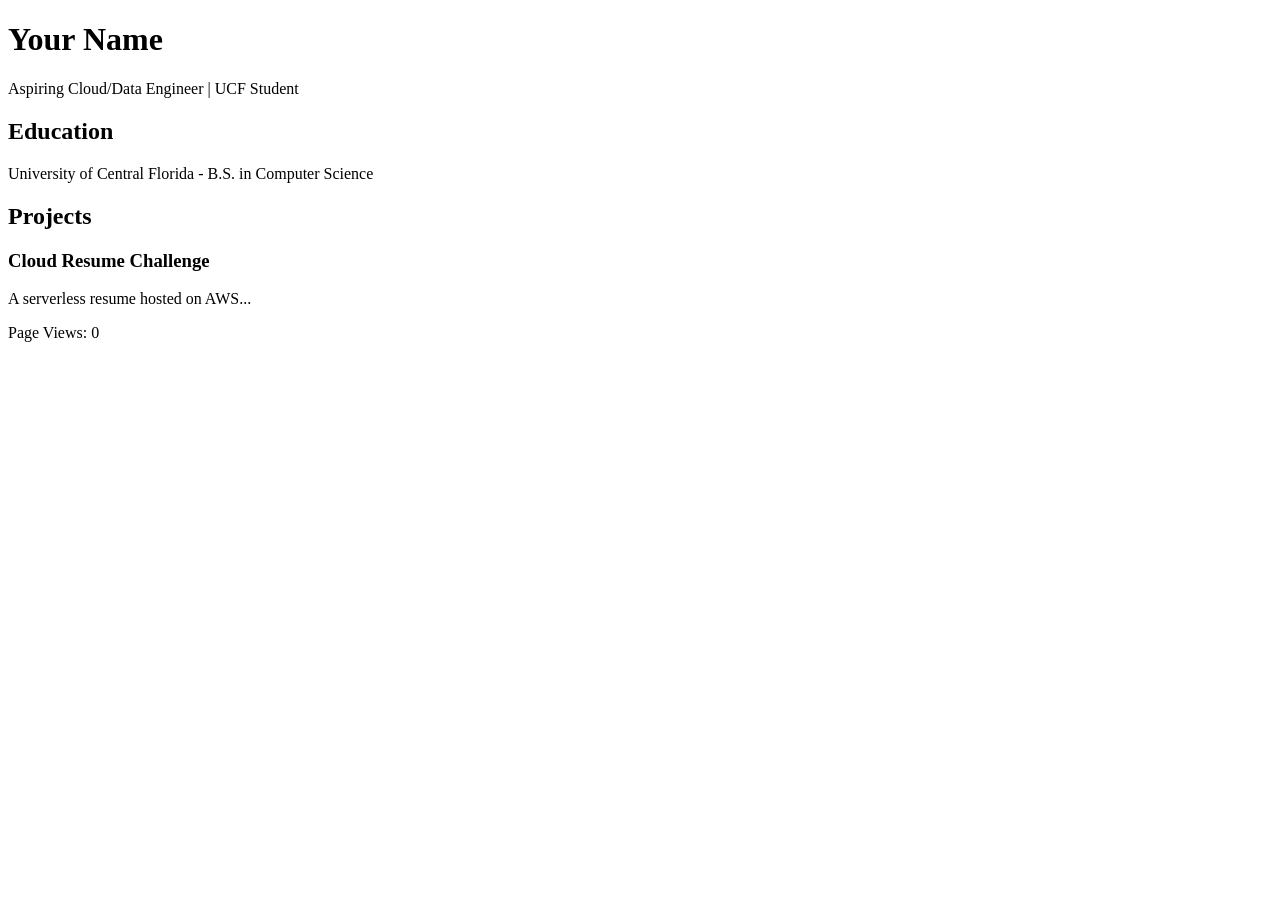
==== website/index.html @ caac83b1 "Add initial HTML structure" ====
<!DOCTYPE html>
<html lang="en">
<head>
    <meta charset="UTF-8">
    <meta name="viewport" content="width=device-width, initial-scale=1.0">
    <title>Your Name - Resume</title>
    <link rel="stylesheet" href="style.css">
</head>
<body>
    <header>
        <h1>Your Name</h1>
        <p>Aspiring Cloud/Data Engineer | UCF Student</p>
    </header>

    <section id="education">
        <h2>Education</h2>
        <p>University of Central Florida - B.S. in Computer Science</p>
    </section>

    <section id="projects">
        <h2>Projects</h2>
        <h3>Cloud Resume Challenge</h3>
        <p>A serverless resume hosted on AWS...</p>
    </section>

    <footer>
        <p>Page Views: <span id="counter">0</span></p>
    </footer>
</body>
</html>
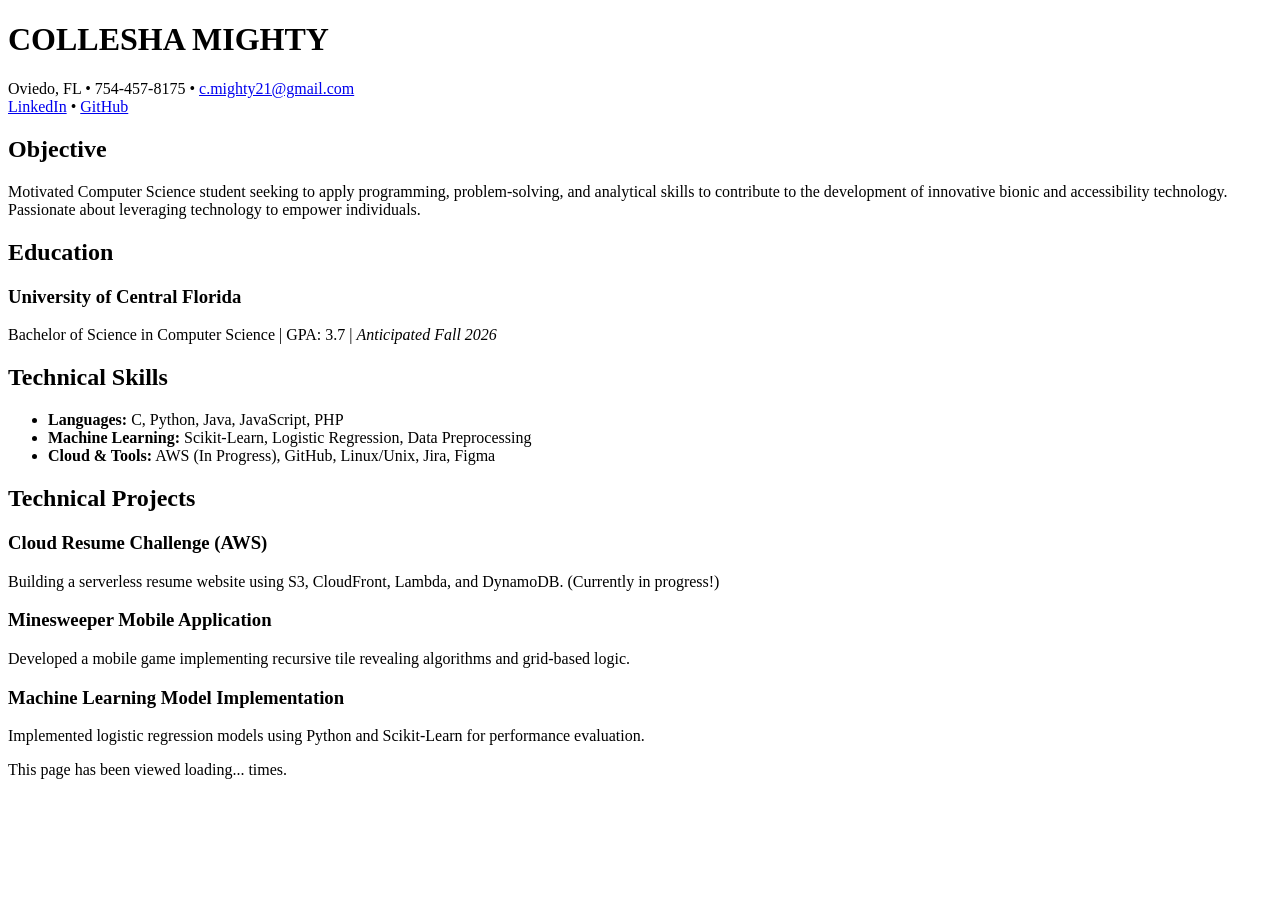
==== commit 0d1025d7: "Updated index.html to include more about my experience" ====
--- a/website/index.html
+++ b/website/index.html
@@ -3,28 +3,62 @@
 <head>
     <meta charset="UTF-8">
     <meta name="viewport" content="width=device-width, initial-scale=1.0">
-    <title>Your Name - Resume</title>
+    <title>Collesha Mighty | Cloud Resume</title>
     <link rel="stylesheet" href="style.css">
 </head>
 <body>
-    <header>
-        <h1>Your Name</h1>
-        <p>Aspiring Cloud/Data Engineer | UCF Student</p>
-    </header>
+    <div class="container">
+        <header>
+            <h1>COLLESHA MIGHTY</h1>
+            <p class="contact-info">
+                Oviedo, FL • 754-457-8175 • 
+                <a href="mailto:c.mighty21@gmail.com">c.mighty21@gmail.com</a><br>
+                <a href="YOUR_LINKEDIN_URL">LinkedIn</a> • 
+                <a href="YOUR_GITHUB_URL">GitHub</a>
+            </p>
+        </header>
 
-    <section id="education">
-        <h2>Education</h2>
-        <p>University of Central Florida - B.S. in Computer Science</p>
-    </section>
+        <section id="objective">
+            <h2>Objective</h2>
+            <p>Motivated Computer Science student seeking to apply programming, problem-solving, and analytical skills to contribute to the development of innovative bionic and accessibility technology. Passionate about leveraging technology to empower individuals.</p>
+        </section>
 
-    <section id="projects">
-        <h2>Projects</h2>
-        <h3>Cloud Resume Challenge</h3>
-        <p>A serverless resume hosted on AWS...</p>
-    </section>
+        <section id="education">
+            <h2>Education</h2>
+            <div class="entry">
+                <h3>University of Central Florida</h3>
+                <p>Bachelor of Science in Computer Science | GPA: 3.7 | <em>Anticipated Fall 2026</em></p>
+            </div>
+        </section>
 
-    <footer>
-        <p>Page Views: <span id="counter">0</span></p>
-    </footer>
+        <section id="skills">
+            <h2>Technical Skills</h2>
+            <ul>
+                <li><strong>Languages:</strong> C, Python, Java, JavaScript, PHP</li>
+                <li><strong>Machine Learning:</strong> Scikit-Learn, Logistic Regression, Data Preprocessing</li>
+                <li><strong>Cloud & Tools:</strong> AWS (In Progress), GitHub, Linux/Unix, Jira, Figma</li>
+            </ul>
+        </section>
+
+        <section id="projects">
+            <h2>Technical Projects</h2>
+            <div class="entry">
+                <h3>Cloud Resume Challenge (AWS)</h3>
+                <p>Building a serverless resume website using S3, CloudFront, Lambda, and DynamoDB. (Currently in progress!)</p>
+            </div>
+            <div class="entry">
+                <h3>Minesweeper Mobile Application</h3>
+                <p>Developed a mobile game implementing recursive tile revealing algorithms and grid-based logic.</p>
+            </div>
+            <div class="entry">
+                <h3>Machine Learning Model Implementation</h3>
+                <p>Implemented logistic regression models using Python and Scikit-Learn for performance evaluation.</p>
+            </div>
+        </section>
+
+        <footer>
+            <p>This page has been viewed <span id="counter">loading...</span> times.</p>
+        </footer>
+    </div>
 </body>
 </html>
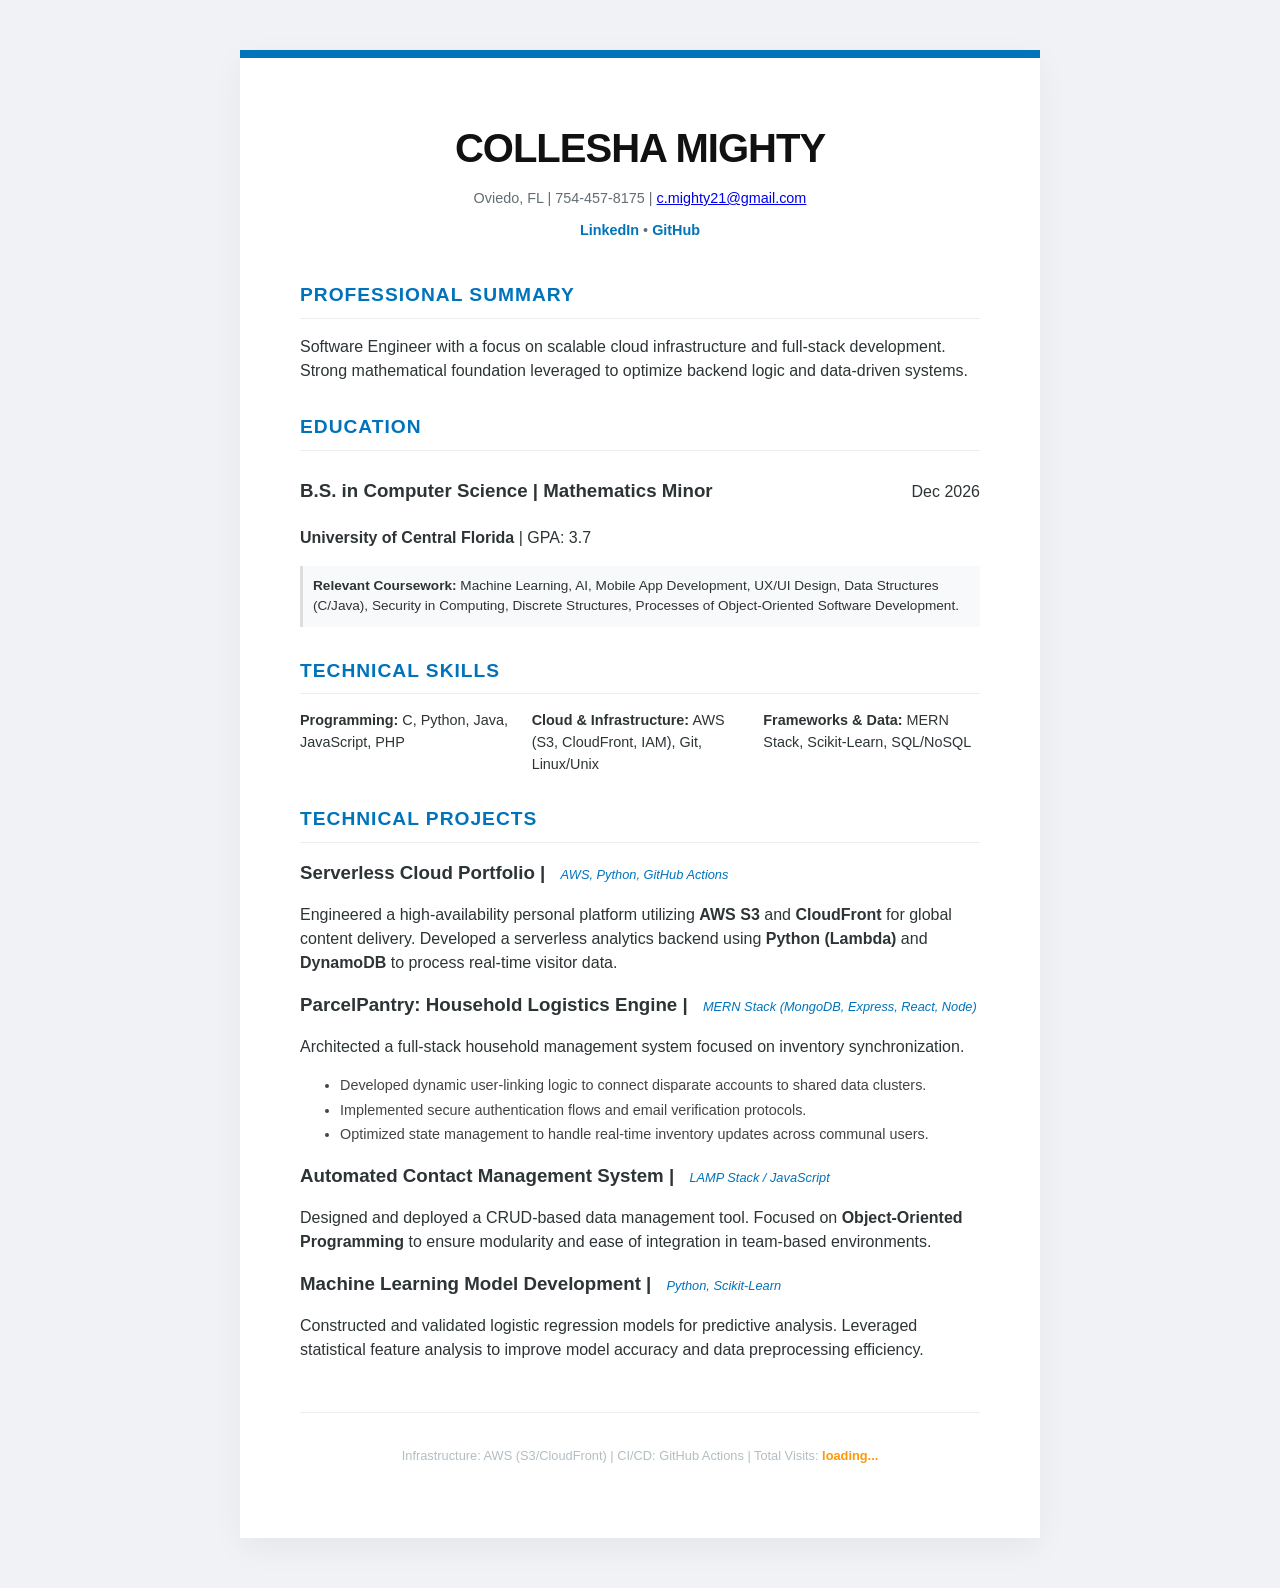
==== commit 8070df67: "Update index.html with enhanced contact information, professional summary, and detailed technical sk" ====
--- a/website/index.html
+++ b/website/index.html
@@ -10,55 +10,82 @@
     <div class="container">
         <header>
             <h1>COLLESHA MIGHTY</h1>
-            <p class="contact-info">
-                Oviedo, FL • 754-457-8175 • 
-                <a href="mailto:c.mighty21@gmail.com">c.mighty21@gmail.com</a><br>
-                <a href="YOUR_LINKEDIN_URL">LinkedIn</a> • 
-                <a href="YOUR_GITHUB_URL">GitHub</a>
-            </p>
+            <div class="contact-info">
+                <span>Oviedo, FL</span> | <span>754-457-8175</span> | 
+                <a href="mailto:c.mighty21@gmail.com">c.mighty21@gmail.com</a>
+                <div class="social-links">
+                     <a href="https://www.linkedin.com/in/collesha-mighty-482b72227/">LinkedIn</a> • <a href="https://github.com/collesha">GitHub</a>
+            </div>
+        </div>
         </header>
 
         <section id="objective">
-            <h2>Objective</h2>
-            <p>Motivated Computer Science student seeking to apply programming, problem-solving, and analytical skills to contribute to the development of innovative bionic and accessibility technology. Passionate about leveraging technology to empower individuals.</p>
+            <h2>Professional Summary</h2>
+            <p>Software Engineer with a focus on scalable cloud infrastructure and full-stack development.
+                 Strong mathematical foundation leveraged to optimize backend logic and data-driven systems.</p> 
         </section>
 
         <section id="education">
             <h2>Education</h2>
             <div class="entry">
-                <h3>University of Central Florida</h3>
-                <p>Bachelor of Science in Computer Science | GPA: 3.7 | <em>Anticipated Fall 2026</em></p>
+                <div class="entry-header">
+                    <h3>B.S. in Computer Science | Mathematics Minor</h3>
+                <span>Dec 2026</span>
+            </div>
+            <p><strong>University of Central Florida</strong> | GPA: 3.7</p>
+                <p class="coursework"><strong>Relevant Coursework:</strong> Machine Learning, AI, Mobile App Development, UX/UI Design, 
+                    Data Structures (C/Java), Security in Computing, Discrete Structures, Processes of Object-Oriented Software Development.</p>
             </div>
         </section>
 
         <section id="skills">
             <h2>Technical Skills</h2>
-            <ul>
-                <li><strong>Languages:</strong> C, Python, Java, JavaScript, PHP</li>
-                <li><strong>Machine Learning:</strong> Scikit-Learn, Logistic Regression, Data Preprocessing</li>
-                <li><strong>Cloud & Tools:</strong> AWS (In Progress), GitHub, Linux/Unix, Jira, Figma</li>
-            </ul>
+            <div class="skills-grid">
+            <div class="skill-category">
+                <strong>Programming:</strong> C, Python, Java, JavaScript, PHP
+            </div>
+            <div class="skill-category">
+                <strong>Cloud & Infrastructure:</strong> AWS (S3, CloudFront, IAM), Git, Linux/Unix
+            </div>
+            <div class="skill-category">
+                <strong>Frameworks & Data:</strong> MERN Stack, Scikit-Learn, SQL/NoSQL
+            </div>
+        </div>
         </section>
 
-        <section id="projects">
-            <h2>Technical Projects</h2>
-            <div class="entry">
-                <h3>Cloud Resume Challenge (AWS)</h3>
-                <p>Building a serverless resume website using S3, CloudFront, Lambda, and DynamoDB. (Currently in progress!)</p>
-            </div>
-            <div class="entry">
-                <h3>Minesweeper Mobile Application</h3>
-                <p>Developed a mobile game implementing recursive tile revealing algorithms and grid-based logic.</p>
-            </div>
-            <div class="entry">
-                <h3>Machine Learning Model Implementation</h3>
-                <p>Implemented logistic regression models using Python and Scikit-Learn for performance evaluation.</p>
-            </div>
-        </section>
+<section id="projects">
+        <h2>Technical Projects</h2>
 
-        <footer>
-            <p>This page has been viewed <span id="counter">loading...</span> times.</p>
-        </footer>
-    </div>
+        <div class="entry">
+            <h3>Serverless Cloud Portfolio | <span class="tech-stack">AWS, Python, GitHub Actions</span></h3>
+            <p>Engineered a high-availability personal platform utilizing <strong>AWS S3</strong> and <strong>CloudFront</strong> for global content delivery. Developed a serverless analytics backend using <strong>Python (Lambda)</strong> and <strong>DynamoDB</strong> to process real-time visitor data.</p>
+        </div>
+
+        <div class="entry">
+            <h3>ParcelPantry: Household Logistics Engine | <span class="tech-stack">MERN Stack (MongoDB, Express, React, Node)</span></h3>
+            <p>Architected a full-stack household management system focused on inventory synchronization.
+            <ul>
+                <li>Developed dynamic user-linking logic to connect disparate accounts to shared data clusters.</li>
+                <li>Implemented secure authentication flows and email verification protocols.</li>
+                <li>Optimized state management to handle real-time inventory updates across communal users.</li>
+            </ul>
+            </p>
+        </div>
+
+        <div class="entry">
+            <h3>Automated Contact Management System | <span class="tech-stack">LAMP Stack / JavaScript</span></h3>
+            <p>Designed and deployed a CRUD-based data management tool. Focused on <strong>Object-Oriented Programming</strong> to ensure modularity and ease of integration in team-based environments.</p>
+        </div>
+
+        <div class="entry">
+            <h3>Machine Learning Model Development | <span class="tech-stack">Python, Scikit-Learn</span></h3>
+            <p>Constructed and validated logistic regression models for predictive analysis. Leveraged statistical feature analysis to improve model accuracy and data preprocessing efficiency.</p>
+        </div>
+    </section>
+
+    <footer>
+        <p>Infrastructure: AWS (S3/CloudFront) | CI/CD: GitHub Actions | Total Visits: <span id="counter">loading...</span></p>
+    </footer>
+</div>
 </body>
 </html>
--- a/website/style.css
+++ b/website/style.css
@@ -0,0 +1,99 @@
+:root {
+    --primary: #0073bb; 
+    --accent: #ff9900; 
+    --text: #2d3436;
+    --bg: #f0f2f5;
+}
+body {
+    font-family: 'Inter', -apple-system, sans-serif;
+    line-height: 1.5;
+    color: var(--text);
+    max-width: 800px;
+    margin: 0 auto;
+    padding: 50px 20px;
+    background-color: var(--bg);
+}
+
+.container {
+    max-width: 850px;
+    margin: 0 auto;
+    background: white;
+    padding: 60px;
+    border-top: 8px solid var(--primary);
+    box-shadow: 0 10px 30px rgba(0,0,0,0.05);
+}
+
+header {
+    text-align: center;
+    margin-bottom: 40px;
+}
+header h1 {
+    font-size: 2.5rem;
+    letter-spacing: -1px;
+    color: #111;
+    margin: 0;
+}
+
+.contact-info { font-size: 0.9rem; color: #636e72; margin-top: 10px; }
+.social-links { margin-top: 10px; }
+.social-links a { color: var(--primary); text-decoration: none; font-weight: 600; }
+
+h2 { 
+font-size: 1.2rem;
+    text-transform: uppercase;
+    letter-spacing: 1px;
+    color: var(--primary);
+    border-bottom: 1px solid #eee;
+    padding-bottom: 8px;
+    margin-top: 30px;
+} 
+.entry-header {
+    display: flex;
+    justify-content: space-between;
+    align-items: baseline;
+}
+
+h3 { margin: 10px 0 5px 0; color: #2d3436;}
+.coursework {
+    font-size: 0.85rem;
+    background: #f8f9fa;
+    padding: 10px;
+    border-left: 3px solid #ddd;
+}
+
+.skills-grid {
+    display: grid;
+    grid-template-columns: repeat(auto-fit, minmax(200px, 1fr));
+    gap: 15px;
+    font-size: 0.9rem;
+}
+
+footer {
+    margin-top: 50px;
+    padding-top: 20px;
+    border-top: 1px solid #eee;
+    text-align: center;
+    font-size: 0.8rem;
+    color: #b2bec3;
+}
+#counter {
+    font-weight: bold;
+    color: var(--accent);
+}
+.tech-stack {
+    font-size: 0.8rem;
+    color: var(--primary);
+    font-weight: 400;
+    font-style: italic;
+    margin-left: 10px;
+}
+
+#projects ul {
+    margin-top: 5px;
+    font-size: 0.9rem;
+    color: #444;
+}
+
+#projects li {
+    margin-bottom: 3px;
+}
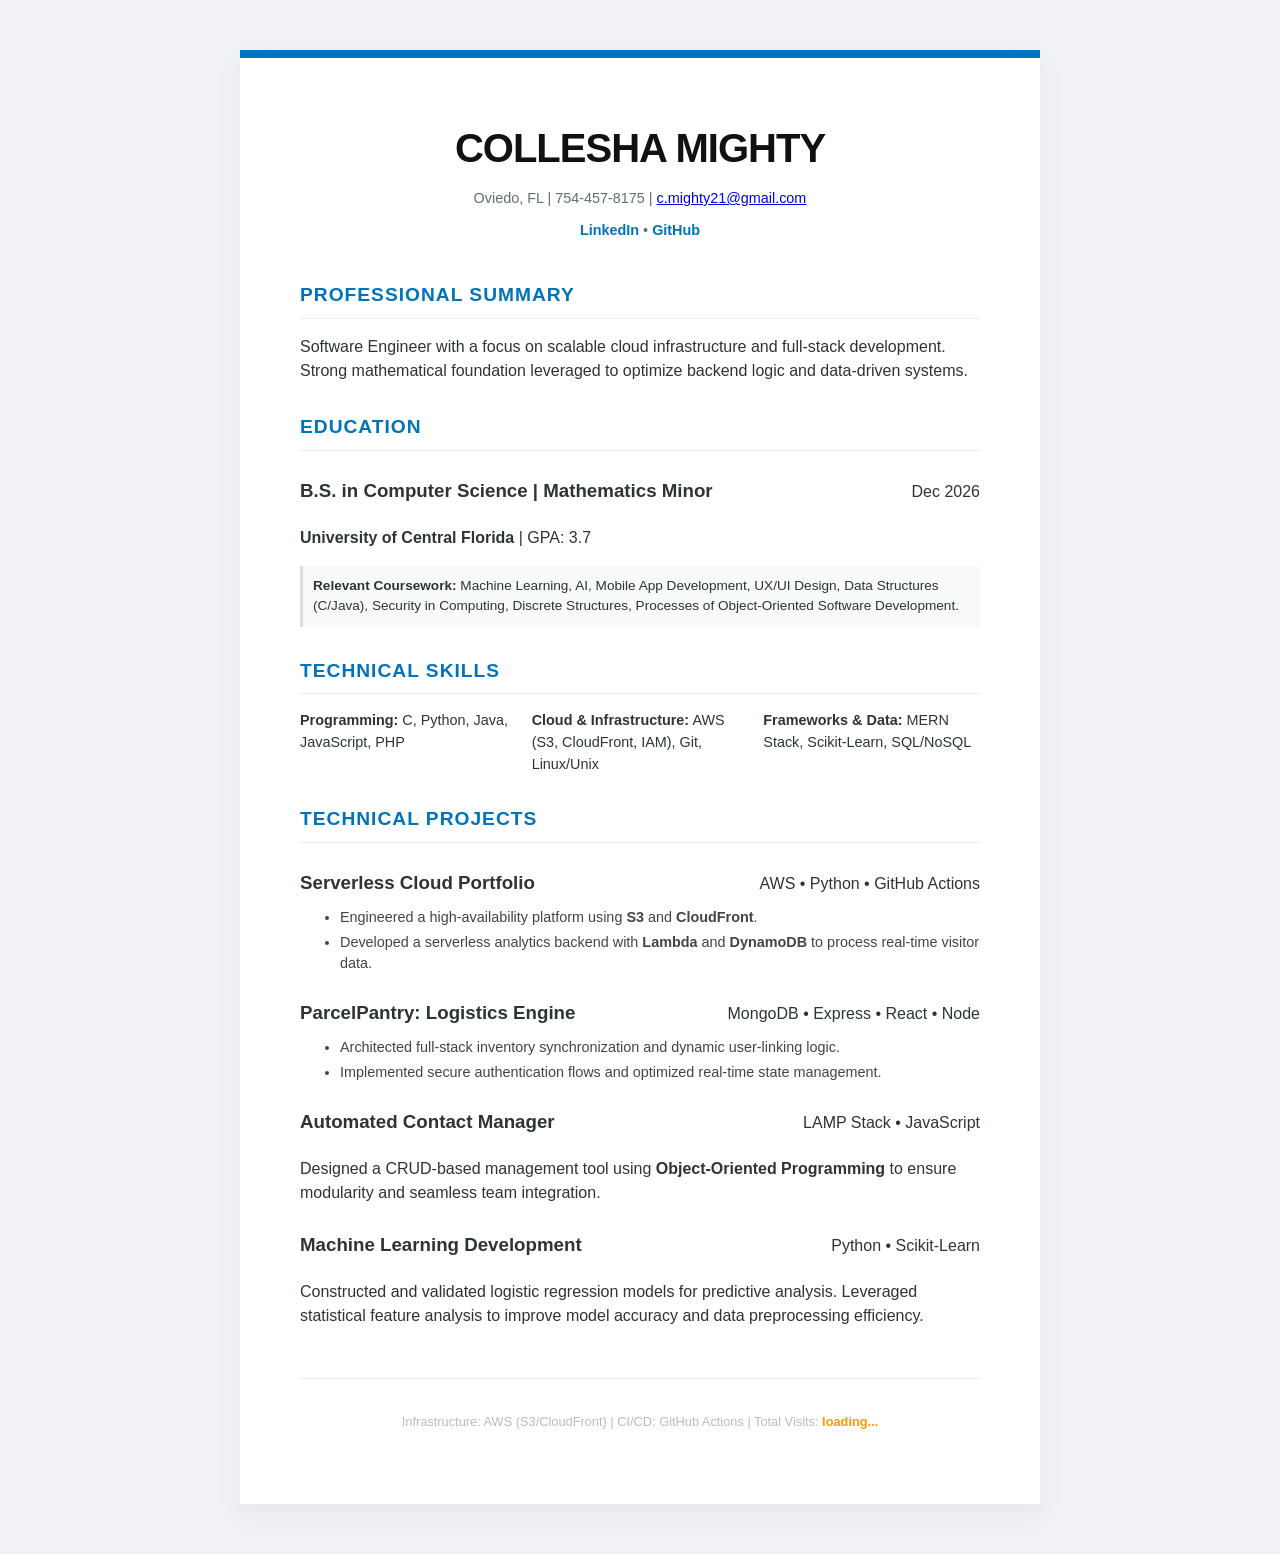
==== commit d7231309: "Refactor technical projects for improved clarity and structure" ====
--- a/website/index.html
+++ b/website/index.html
@@ -57,28 +57,40 @@
         <h2>Technical Projects</h2>
 
         <div class="entry">
-            <h3>Serverless Cloud Portfolio | <span class="tech-stack">AWS, Python, GitHub Actions</span></h3>
-            <p>Engineered a high-availability personal platform utilizing <strong>AWS S3</strong> and <strong>CloudFront</strong> for global content delivery. Developed a serverless analytics backend using <strong>Python (Lambda)</strong> and <strong>DynamoDB</strong> to process real-time visitor data.</p>
+<div class="entry-header">
+            <h3>Serverless Cloud Portfolio</h3>
+            <span class="tech-tag">AWS • Python • GitHub Actions</span>
         </div>
+        <ul>
+        <li>Engineered a high-availability platform using <strong>S3</strong> and <strong>CloudFront</strong>. </li>
+        <li> Developed a serverless analytics backend with <strong>Lambda</strong> and <strong>DynamoDB</strong> to process real-time visitor data.</li>
+        </ul>
+    </div>
 
-        <div class="entry">
-            <h3>ParcelPantry: Household Logistics Engine | <span class="tech-stack">MERN Stack (MongoDB, Express, React, Node)</span></h3>
-            <p>Architected a full-stack household management system focused on inventory synchronization.
-            <ul>
-                <li>Developed dynamic user-linking logic to connect disparate accounts to shared data clusters.</li>
-                <li>Implemented secure authentication flows and email verification protocols.</li>
-                <li>Optimized state management to handle real-time inventory updates across communal users.</li>
-            </ul>
-            </p>
+    <div class="entry">
+        <div class="entry-header">
+            <h3>ParcelPantry: Logistics Engine</h3>
+            <span class="tech-tag">MongoDB • Express • React • Node</span>
         </div>
+        <ul>
+            <li>Architected full-stack inventory synchronization and dynamic user-linking logic.</li>
+            <li>Implemented secure authentication flows and optimized real-time state management.</li>
+        </ul>
+    </div>
 
-        <div class="entry">
-            <h3>Automated Contact Management System | <span class="tech-stack">LAMP Stack / JavaScript</span></h3>
-            <p>Designed and deployed a CRUD-based data management tool. Focused on <strong>Object-Oriented Programming</strong> to ensure modularity and ease of integration in team-based environments.</p>
+    <div class="entry">
+        <div class="entry-header">
+            <h3>Automated Contact Manager</h3>
+            <span class="tech-tag">LAMP Stack • JavaScript</span>
         </div>
+        <p>Designed a CRUD-based management tool using <strong>Object-Oriented Programming</strong> to ensure modularity and seamless team integration.</p>
+    </div>
 
-        <div class="entry">
-            <h3>Machine Learning Model Development | <span class="tech-stack">Python, Scikit-Learn</span></h3>
+    <div class="entry">
+        <div class="entry-header">
+            <h3>Machine Learning Development</h3>
+            <span class="tech-tag">Python • Scikit-Learn</span>
+        </div>
             <p>Constructed and validated logistic regression models for predictive analysis. Leveraged statistical feature analysis to improve model accuracy and data preprocessing efficiency.</p>
         </div>
     </section>
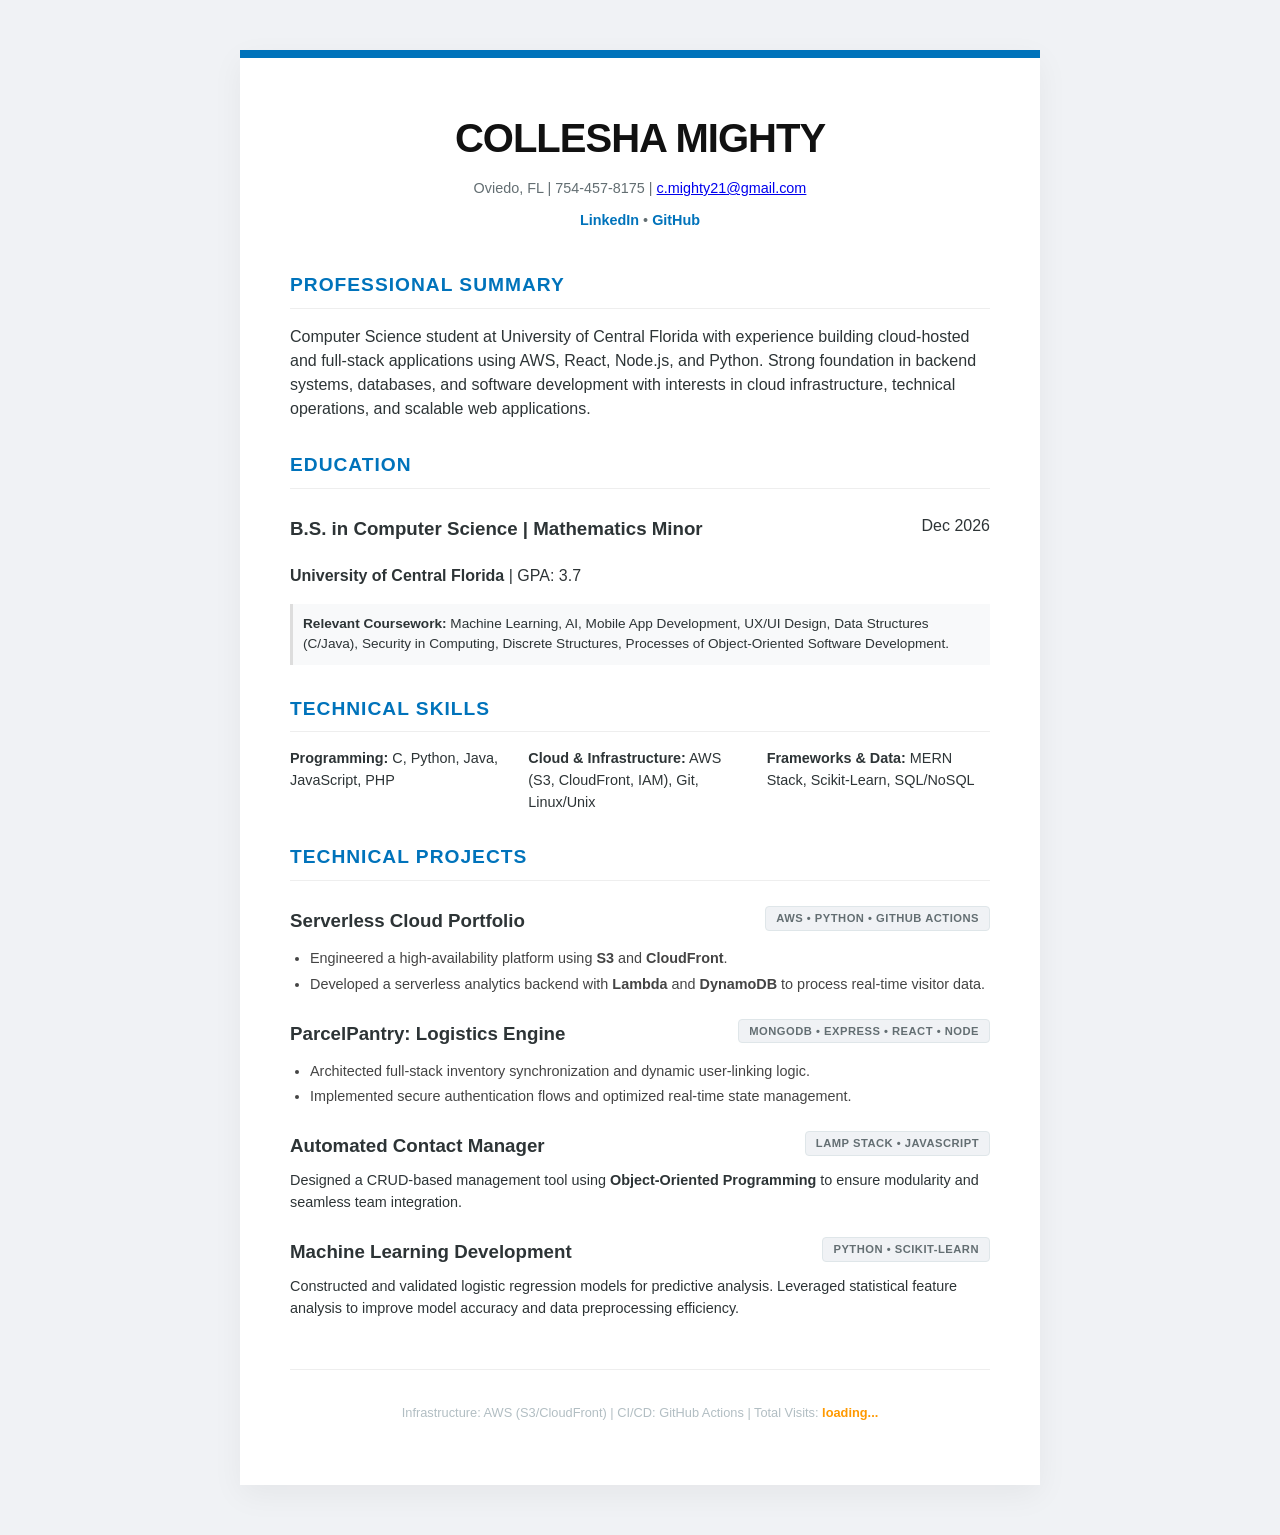
==== commit 75c27256: "Updated professional summary" ====
--- a/website/index.html
+++ b/website/index.html
@@ -21,8 +21,8 @@
 
         <section id="objective">
             <h2>Professional Summary</h2>
-            <p>Software Engineer with a focus on scalable cloud infrastructure and full-stack development.
-                 Strong mathematical foundation leveraged to optimize backend logic and data-driven systems.</p> 
+            <p> Computer Science student at University of Central Florida with experience building cloud-hosted and full-stack applications
+                using AWS, React, Node.js, and Python. Strong foundation in backend systems, databases, and software development with interests in cloud infrastructure, technical operations, and scalable web applications.</p> 
         </section>
 
         <section id="education">
--- a/website/style.css
+++ b/website/style.css
@@ -18,7 +18,7 @@
     max-width: 850px;
     margin: 0 auto;
     background: white;
-    padding: 60px;
+    padding: 50px;
     border-top: 8px solid var(--primary);
     box-shadow: 0 10px 30px rgba(0,0,0,0.05);
 }
@@ -80,20 +80,39 @@
     font-weight: bold;
     color: var(--accent);
 }
-.tech-stack {
-    font-size: 0.8rem;
-    color: var(--primary);
-    font-weight: 400;
-    font-style: italic;
-    margin-left: 10px;
+
+
+.entry-header {
+    display: flex;
+    justify-content: space-between;
+    align-items: center; /* Changed from baseline to center for better tag alignment */
+    margin-bottom: 5px;
+}
+
+.tech-tag {
+    font-size: 0.7rem;
+    color: #636e72;
+    background: #f0f2f5;
+    padding: 3px 10px;
+    border-radius: 4px;
+    font-weight: 600;
+    text-transform: uppercase;
+    letter-spacing: 0.5px;
+    border: 1px solid #dfe6e9;
 }
 
 #projects ul {
-    margin-top: 5px;
+    margin-top: 8px;
+    padding-left: 20px;
     font-size: 0.9rem;
     color: #444;
 }
 
 #projects li {
-    margin-bottom: 3px;
+    margin-bottom: 4px;
+}
+
+#projects p {
+    margin-top: 5px;
+    font-size: 0.9rem;
 }
